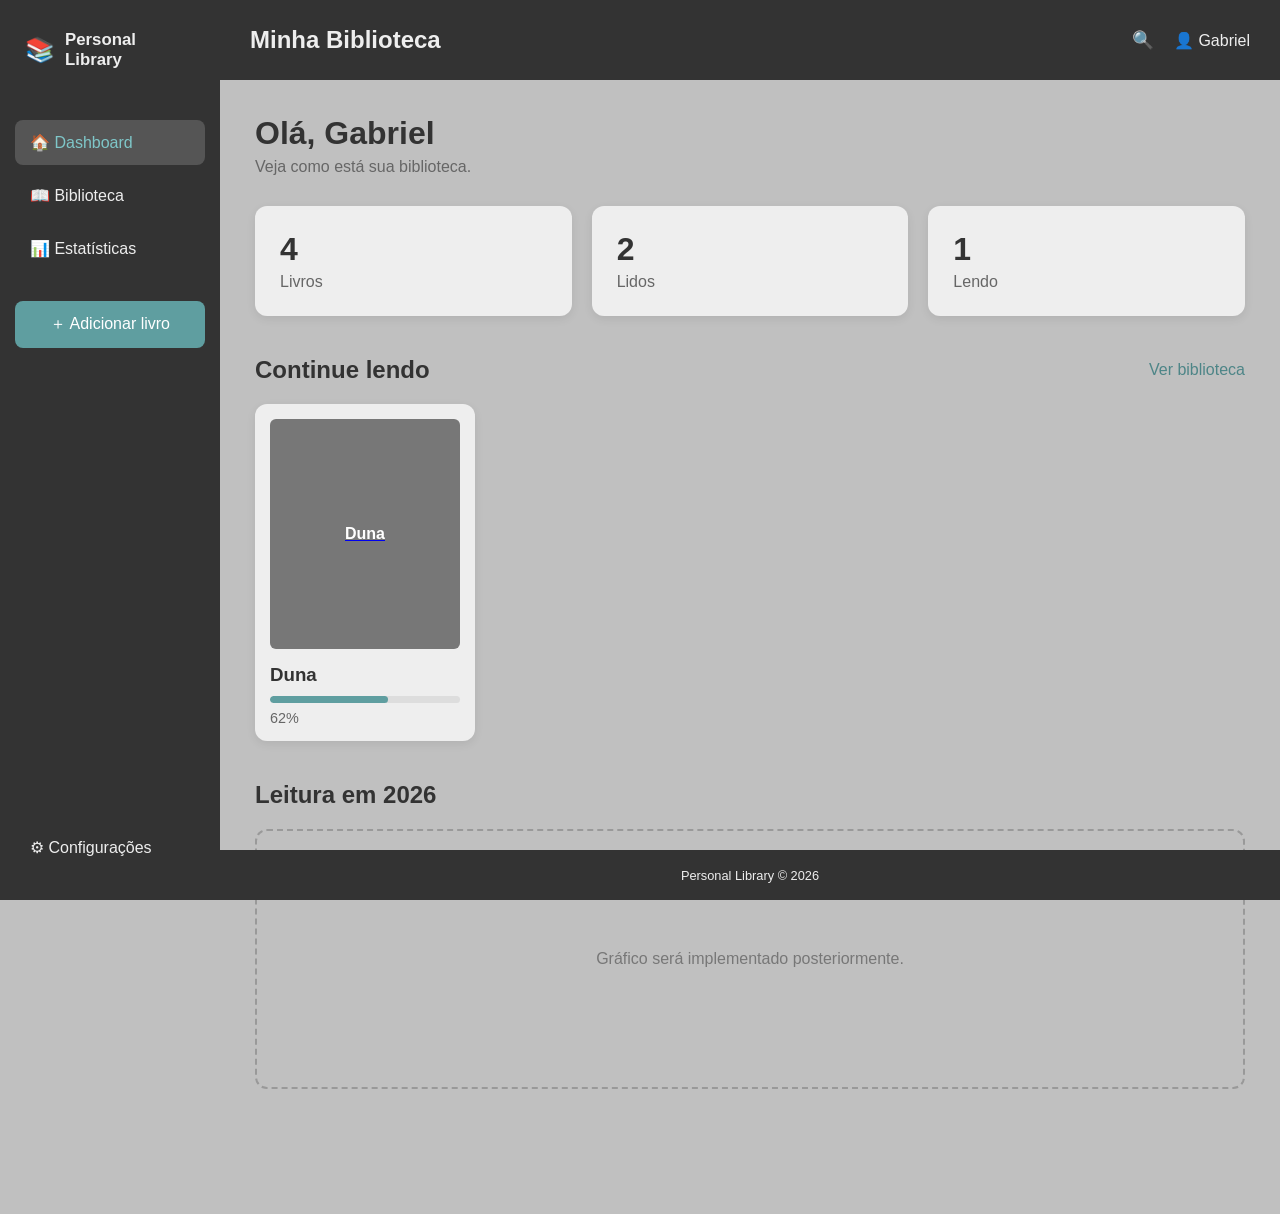
==== index.html @ ee7380ea "Estrutura principal do site Inclusão do Dashboard, livros em formato de objetos no JS, algumas estat" ====
<!DOCTYPE html>
<html lang="pt-BR">
<head>
    <meta charset="UTF-8">
    <meta name="viewport" content="width=device-width, initial-scale=1.0">
    <title>Personal Library - Dashboard</title>
    <link rel="stylesheet" href="css/style.css">
    <link rel="stylesheet" href="css/dashboard.css">
</head>
<body>
    <header class="header">
        <h1>Minha Biblioteca</h1>
        <div class="header-actions">
            <button type="button">🔍</button>
            <span>👤 Gabriel</span>
        </div>
    </header>

    <nav class="menu">
        <div class="menu-logo">
            <span>📚</span>
            <h2>Personal Library</h2>
        </div>

        <ul>
            <li><a class="active" href="index.html">🏠 Dashboard</a></li>
            <li><a href="pages/biblioteca.html">📖 Biblioteca</a></li>
            <li><a href="pages/estatisticas.html">📊 Estatísticas</a></li>
        </ul>

        <div class="menu-add">
            <button id="btnAdicionar" type="button">＋ Adicionar livro</button>
        </div>

        <div class="menu-settings">
            <a href="#">⚙ Configurações</a>
        </div>
    </nav>

    <main class="main">
        <section class="dashboard">
            <div class="dashboard-header">
                <h2>Olá, Gabriel</h2>
                <p>Veja como está sua biblioteca.</p>
            </div>

            <div class="stats-cards">
                <div class="stat-card">
                    <span id="totalLivros">0</span>
                    <p>Livros</p>
                </div>
                <div class="stat-card">
                    <span id="livrosLidos">0</span>
                    <p>Lidos</p>
                </div>
                <div class="stat-card">
                    <span id="livrosLendo">0</span>
                    <p>Lendo</p>
                </div>
            </div>

            <section class="continue-reading">
                <div class="section-title">
                    <h2>Continue lendo</h2>
                    <a href="pages/biblioteca.html">Ver biblioteca</a>
                </div>

                <div class="book-list" id="continueReading"></div>
            </section>

            <section class="reading-chart">
                <h2>Leitura em 2026</h2>
                <div class="chart-placeholder">
                    Gráfico será implementado posteriormente.
                </div>
            </section>
        </section>
    </main>

    <footer class="footer">
        <p>Personal Library &copy; 2026</p>
    </footer>

    <script src="js/dados.js"></script>
    <script src="js/script.js"></script>
</body>
</html>
---- css/style.css ----
* {
    margin: 0;
    padding: 0;
    box-sizing: border-box;
    font-family:'Segoe UI', Tahoma, Geneva, Verdana, sans-serif;
}

html {
    scroll-behavior: smooth;
}

body {
    min-height: 100vh;
    background-color: #c0c0c0;
    color: #333;
}

button,
input,
select,
textarea {
    font: inherit;
}

button,
a {
    -webkit-tap-highlight-color: transparent;
}

/* =========================
   HEADER
========================= */

.header {
    position: fixed;
    top: 0;
    left: 220px;
    width: calc(100% - 220px);
    height: 80px;
    display: flex;
    align-items: center;
    justify-content: space-between;
    padding: 0 30px;
    background-color: #333;
    color: #eee;
    z-index: 1000;
}

.header h1 {
    font-size: 1.5rem;
}

.header-actions {
    display: flex;
    align-items: center;
    gap: 20px;
}

.header-actions button {
    border: 0;
    background: transparent;
    color: #eee;
    cursor: pointer;
    font-size: 1.1rem;
}

/* =========================
   SIDEBAR
========================= */

.menu {
    position: fixed;
    top: 0;
    left: 0;
    width: 220px;
    height: 100vh;
    display: flex;
    flex-direction: column;
    padding: 30px 15px;
    background-color: #333;
    color: #eee;
    z-index: 1001;
}

.menu-logo {
    display: flex;
    align-items: center;
    gap: 10px;
    margin-bottom: 50px;
    padding: 0 10px;
}

.menu-logo span {
    font-size: 1.5rem;
}

.menu-logo h2 {
    font-size: 1.05rem;
}

.menu ul {
    display: flex;
    flex-direction: column;
    gap: 8px;
    list-style: none;
}

.menu a {
    display: block;
    padding: 13px 15px;
    border-radius: 8px;
    color: #eee;
    text-decoration: none;
    transition: 0.2s;
}

.menu a:hover,
.menu a.active {
    background-color: #555;
    color: #7fc7c9;
}

.menu-add {
    margin-top: 30px;
}

.menu-add button {
    width: 100%;
    padding: 13px;
    border: 0;
    border-radius: 8px;
    background-color: #5f9ea0;
    color: white;
    cursor: pointer;
    transition: 0.2s;
}

.menu-add button:hover {
    filter: brightness(1.1);
}

.menu-settings {
    margin-top: auto;
}

/* =========================
   MAIN
========================= */

.main {
    margin-left: 220px;
    padding-top: 80px;
    padding-bottom: 50px;
    min-height: 100vh;
}

/* =========================
   FOOTER
========================= */

.footer {
    position: fixed;
    bottom: 0;
    left: 220px;
    width: calc(100% - 220px);
    height: 50px;
    display: flex;
    align-items: center;
    justify-content: center;
    background-color: #333;
    color: #eee;
    z-index: 1000;
}

.footer p {
    font-size: 0.8rem;
}

/* =========================
   ELEMENTOS GERAIS
========================= */

.placeholder-cover {
    display: flex;
    align-items: center;
    justify-content: center;
    background: #777;
    color: white;
    font-weight: 700;
    text-align: center;
}

.primary-button,
.secondary-button,
.danger-button {
    border: 0;
    border-radius: 8px;
    padding: 11px 18px;
    cursor: pointer;
}

.primary-button {
    background: #5f9ea0;
    color: white;
}

.secondary-button {
    background: #ddd;
    color: #333;
}

.danger-button {
    background: #a94442;
    color: white;
}

.progress {
    width: 100%;
    height: 7px;
    overflow: hidden;
    border-radius: 10px;
    background: #ddd;
}

.progress-bar {
    height: 100%;
    border-radius: inherit;
    background: #5f9ea0;
}

.page-header {
    display: flex;
    align-items: center;
    justify-content: space-between;
    gap: 20px;
    margin-bottom: 30px;
}

.page-header h2 {
    font-size: 2rem;
}

.page-header p {
    margin-top: 5px;
    color: #666;
}

/* =========================
   RESPONSIVIDADE
========================= */

@media (max-width: 800px) {

    .menu {
        width: 100%;
        height: 65px;
        top: auto;
        bottom: 0;
        flex-direction: row;
        padding: 5px;
    }

    .menu-logo,
    .menu-add,
    .menu-settings {
        display: none;
    }

    .menu ul {
        width: 100%;
        flex-direction: row;
        justify-content: space-around;
        gap: 0;
    }

    .menu a {
        padding: 10px;
        font-size: 0.8rem;
        text-align: center;
    }

    .header {
        left: 0;
        width: 100%;
        height: 70px;
        padding: 0 15px;
    }

    .main {
        margin-left: 0;
        padding-top: 70px;
        padding-bottom: 70px;
    }

    .footer {
        display: none;
    }
}
---- css/dashboard.css ----
.dashboard {
    padding: 35px;
}

.dashboard-header {
    margin-bottom: 30px;
}

.dashboard-header h2 {
    font-size: 2rem;
}

.dashboard-header p {
    margin-top: 6px;
    color: #666;
}

/* CARDS */

.stats-cards {
    display: grid;
    grid-template-columns:
        repeat(3, 1fr);
    gap: 20px;
    margin-bottom: 40px;
}

.stat-card {
    padding: 25px;
    border-radius: 12px;
    background: #eee;
    box-shadow:
        0 3px 10px rgba(0, 0, 0, 0.08);
}

.stat-card span {
    display: block;
    font-size: 2rem;
    font-weight: 700;
}

.stat-card p {
    margin-top: 5px;
    color: #666;
}

/* CONTINUE LENDO */

.continue-reading,
.reading-chart {
    margin-bottom: 40px;
}

.section-title {
    display: flex;
    align-items: center;
    justify-content: space-between;
    margin-bottom: 20px;
}

.section-title a {
    color: #4d8587;
    text-decoration: none;
}

.book-list {
    display: grid;
    grid-template-columns:
        repeat(3, minmax(150px, 220px));
    gap: 20px;
}

.book-card {
    padding: 15px;
    border-radius: 12px;
    background: #eee;
    box-shadow:
        0 3px 10px rgba(0, 0, 0, 0.08);
}

.book-cover {

    width: 100%;
    height: 230px;
    margin-bottom: 15px;
    border-radius: 6px;
}

.book-card h3 {
    margin-bottom: 10px;
}

.book-card > span {

    display: block;
    margin-top: 7px;
    font-size: 0.9rem;
    color: #666;
}

/* GRÁFICO */

.chart-placeholder {

    height: 260px;
    margin-top: 20px;
    display: flex;
    align-items: center;
    justify-content: center;
    border: 2px dashed #999;
    border-radius: 12px;
    color: #777;
}

@media (max-width: 800px) {
    .dashboard {
        padding: 20px;
    }

    .stats-cards {
        grid-template-columns: 1fr;
    }

    .book-list {
        grid-template-columns: repeat(2, 1fr);
    }
}
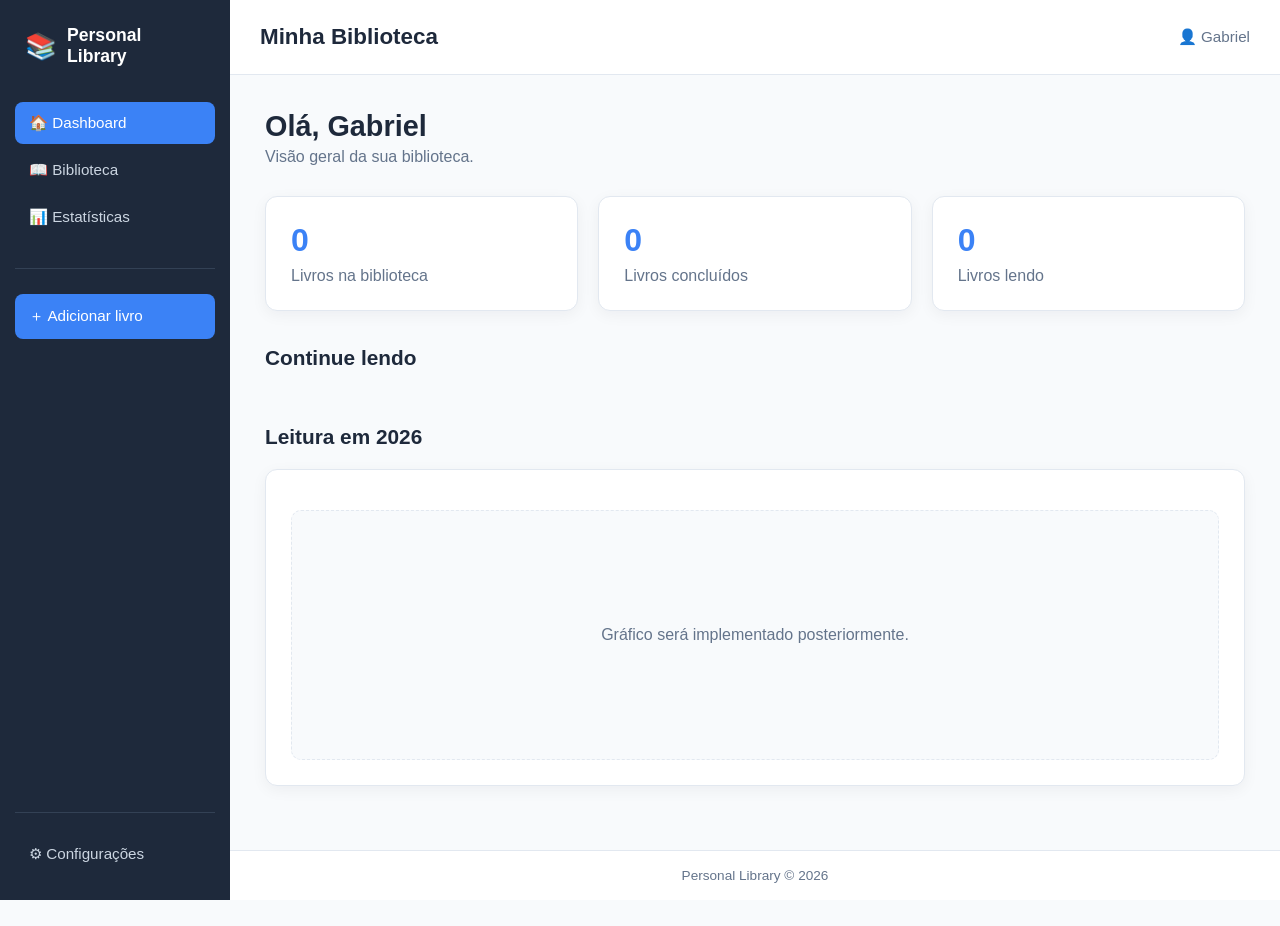
==== commit 3c9a3409: "Várias mudanças Visualização, lógica e estrutura" ====
--- a/index.html
+++ b/index.html
@@ -8,10 +8,11 @@
     <link rel="stylesheet" href="css/dashboard.css">
 </head>
 <body>
+
     <header class="header">
         <h1>Minha Biblioteca</h1>
+
         <div class="header-actions">
-            <button type="button">🔍</button>
             <span>👤 Gabriel</span>
         </div>
     </header>
@@ -23,65 +24,103 @@
         </div>
 
         <ul>
-            <li><a class="active" href="index.html">🏠 Dashboard</a></li>
-            <li><a href="pages/biblioteca.html">📖 Biblioteca</a></li>
-            <li><a href="pages/estatisticas.html">📊 Estatísticas</a></li>
+            <li>
+                <a class="active" href="index.html">
+                    🏠 Dashboard
+                </a>
+            </li>
+
+            <li>
+                <a href="pages/biblioteca.html">
+                    📖 Biblioteca
+                </a>
+            </li>
+
+            <li>
+                <a href="pages/estatisticas.html">
+                    📊 Estatísticas
+                </a>
+            </li>
         </ul>
 
         <div class="menu-add">
-            <button id="btnAdicionar" type="button">＋ Adicionar livro</button>
+            <a href="pages/biblioteca.html?adicionar=true">
+                ＋ Adicionar livro
+            </a>
         </div>
 
         <div class="menu-settings">
-            <a href="#">⚙ Configurações</a>
+            <a href="#">
+                ⚙ Configurações
+            </a>
         </div>
     </nav>
 
     <main class="main">
         <section class="dashboard">
-            <div class="dashboard-header">
-                <h2>Olá, Gabriel</h2>
-                <p>Veja como está sua biblioteca.</p>
-            </div>
 
-            <div class="stats-cards">
-                <div class="stat-card">
-                    <span id="totalLivros">0</span>
-                    <p>Livros</p>
-                </div>
-                <div class="stat-card">
-                    <span id="livrosLidos">0</span>
-                    <p>Lidos</p>
-                </div>
-                <div class="stat-card">
-                    <span id="livrosLendo">0</span>
-                    <p>Lendo</p>
+            <div class="page-header">
+                <div>
+                    <h2>Olá, Gabriel</h2>
+                    <p>Visão geral da sua biblioteca.</p>
                 </div>
             </div>
 
-            <section class="continue-reading">
-                <div class="section-title">
-                    <h2>Continue lendo</h2>
-                    <a href="pages/biblioteca.html">Ver biblioteca</a>
+            <div class="dashboard-cards">
+
+                <div class="dashboard-card card">
+                    <span id="totalLivros">0</span>
+                    <p>Livros na biblioteca</p>
                 </div>
 
-                <div class="book-list" id="continueReading"></div>
+                <div class="dashboard-card card">
+                    <span id="totalLidos">0</span>
+                    <p>Livros concluídos</p>
+                </div>
+
+                <div class="dashboard-card card">
+                    <span id="totalLendo">0</span>
+                    <p>Livros lendo</p>
+                </div>
+
+            </div>
+
+            <section class="dashboard-section">
+
+                <h2>Continue lendo</h2>
+
+                <div
+                    class="reading-grid"
+                    id="continueReading"
+                ></div>
+
             </section>
 
-            <section class="reading-chart">
+            <section class="dashboard-section">
+
                 <h2>Leitura em 2026</h2>
-                <div class="chart-placeholder">
-                    Gráfico será implementado posteriormente.
+
+                <div class="chart-card card">
+
+                    <div
+                        class="chart-placeholder"
+                        id="readingChart"
+                    >
+                        Gráfico será implementado posteriormente.
+                    </div>
+
                 </div>
+
             </section>
+
         </section>
     </main>
 
     <footer class="footer">
-        <p>Personal Library &copy; 2026</p>
+        <p>
+            Personal Library &copy; 2026
+        </p>
     </footer>
 
-    <script src="js/dados.js"></script>
-    <script src="js/script.js"></script>
 </body>
 </html>
--- a/css/style.css
+++ b/css/style.css
@@ -2,7 +2,22 @@
     margin: 0;
     padding: 0;
     box-sizing: border-box;
-    font-family:'Segoe UI', Tahoma, Geneva, Verdana, sans-serif;
+    font-family: "Segoe UI", Tahoma, Geneva, Verdana, sans-serif;
+}
+
+:root {
+    --background: #f8fafc;
+    --surface: #ffffff;
+    --sidebar: #1e293b;
+    --sidebar-hover: #334155;
+    --primary: #3b82f6;
+    --primary-hover: #2563eb;
+    --text: #1e293b;
+    --text-secondary: #64748b;
+    --border: #e2e8f0;
+    --danger: #ef4444;
+    --danger-hover: #dc2626;
+    --radius: 10px;
 }
 
 html {
@@ -11,8 +26,8 @@
 
 body {
     min-height: 100vh;
-    background-color: #c0c0c0;
-    color: #333;
+    background: var(--background);
+    color: var(--text);
 }
 
 button,
@@ -22,210 +37,212 @@
     font: inherit;
 }
 
-button,
-a {
-    -webkit-tap-highlight-color: transparent;
-}
-
-/* =========================
-   HEADER
-========================= */
+button {
+    cursor: pointer;
+}
 
 .header {
     position: fixed;
     top: 0;
-    left: 220px;
-    width: calc(100% - 220px);
-    height: 80px;
+    left: 230px;
+    right: 0;
+    height: 75px;
     display: flex;
     align-items: center;
     justify-content: space-between;
     padding: 0 30px;
-    background-color: #333;
-    color: #eee;
+    border-bottom: 1px solid var(--border);
+    background: var(--surface);
     z-index: 1000;
 }
 
 .header h1 {
-    font-size: 1.5rem;
+    color: var(--text);
+    font-size: 1.4rem;
+    font-weight: 600;
 }
 
 .header-actions {
     display: flex;
     align-items: center;
-    gap: 20px;
-}
-
-.header-actions button {
-    border: 0;
-    background: transparent;
-    color: #eee;
-    cursor: pointer;
-    font-size: 1.1rem;
-}
-
-/* =========================
-   SIDEBAR
-========================= */
+    gap: 15px;
+    color: var(--text-secondary);
+    font-size: 0.95rem;
+}
 
 .menu {
     position: fixed;
     top: 0;
     left: 0;
-    width: 220px;
+    width: 230px;
     height: 100vh;
     display: flex;
     flex-direction: column;
-    padding: 30px 15px;
-    background-color: #333;
-    color: #eee;
-    z-index: 1001;
+    padding: 25px 15px;
+    background: var(--sidebar);
+    color: #fff;
+    z-index: 1100;
 }
 
 .menu-logo {
     display: flex;
     align-items: center;
     gap: 10px;
-    margin-bottom: 50px;
     padding: 0 10px;
+    margin-bottom: 35px;
 }
 
 .menu-logo span {
-    font-size: 1.5rem;
+    font-size: 1.6rem;
 }
 
 .menu-logo h2 {
-    font-size: 1.05rem;
+    font-size: 1.1rem;
+    font-weight: 600;
 }
 
 .menu ul {
     display: flex;
     flex-direction: column;
-    gap: 8px;
+    gap: 5px;
     list-style: none;
 }
 
-.menu a {
-    display: block;
-    padding: 13px 15px;
+.menu li {
+    width: 100%;
+}
+
+.menu a,
+.menu button {
+    width: 100%;
+    display: flex;
+    align-items: center;
+    gap: 10px;
+    padding: 12px 14px;
+    border: none;
     border-radius: 8px;
-    color: #eee;
+    background: transparent;
+    color: #cbd5e1;
     text-decoration: none;
+    text-align: left;
+    font-size: 0.95rem;
     transition: 0.2s;
 }
 
 .menu a:hover,
+.menu button:hover {
+    background: var(--sidebar-hover);
+    color: #fff;
+}
+
 .menu a.active {
-    background-color: #555;
-    color: #7fc7c9;
+    background: var(--primary);
+    color: #fff;
+}
+
+.menu-add a,
+.menu-add button {
+    background: var(--primary);
+    color: #fff;
+}
+
+.menu-add a:hover,
+.menu-add button:hover {
+    background: var(--primary-hover);
+    color: #fff;
+}
+
+.menu a:hover,
+.menu button:hover {
+    background: var(--sidebar-hover);
+    color: #fff;
+}
+
+.menu a.active {
+    background: var(--primary);
+    color: #fff;
 }
 
 .menu-add {
     margin-top: 30px;
-}
-
-.menu-add button {
-    width: 100%;
-    padding: 13px;
-    border: 0;
-    border-radius: 8px;
-    background-color: #5f9ea0;
-    color: white;
-    cursor: pointer;
-    transition: 0.2s;
-}
-
-.menu-add button:hover {
-    filter: brightness(1.1);
+    padding-top: 25px;
+    border-top: 1px solid #334155;
 }
 
 .menu-settings {
     margin-top: auto;
-}
-
-/* =========================
-   MAIN
-========================= */
+    padding-top: 20px;
+    border-top: 1px solid #334155;
+}
 
 .main {
-    margin-left: 220px;
-    padding-top: 80px;
-    padding-bottom: 50px;
-    min-height: 100vh;
-}
-
-/* =========================
-   FOOTER
-========================= */
+    min-height: calc(100vh - 60px);
+    margin-left: 230px;
+    padding-top: 75px;
+    padding-bottom: 70px;
+}
 
 .footer {
     position: fixed;
+    right: 0;
     bottom: 0;
-    left: 220px;
-    width: calc(100% - 220px);
+    left: 230px;
     height: 50px;
     display: flex;
     align-items: center;
     justify-content: center;
-    background-color: #333;
-    color: #eee;
-    z-index: 1000;
-}
-
-.footer p {
-    font-size: 0.8rem;
-}
-
-/* =========================
-   ELEMENTOS GERAIS
-========================= */
-
-.placeholder-cover {
-    display: flex;
-    align-items: center;
-    justify-content: center;
-    background: #777;
-    color: white;
-    font-weight: 700;
-    text-align: center;
-}
-
-.primary-button,
-.secondary-button,
+    border-top: 1px solid var(--border);
+    background: var(--surface);
+    color: var(--text-secondary);
+    font-size: 0.85rem;
+    z-index: 900;
+}
+
+button {
+    border: none;
+}
+
+.primary-button {
+    padding: 10px 16px;
+    border-radius: var(--radius);
+    background: var(--primary);
+    color: #fff;
+    transition: 0.2s;
+}
+
+.primary-button:hover {
+    background: var(--primary-hover);
+}
+
+.secondary-button {
+    padding: 10px 16px;
+    border-radius: var(--radius);
+    background: #e2e8f0;
+    color: var(--text);
+    transition: 0.2s;
+}
+
+.secondary-button:hover {
+    background: #cbd5e1;
+}
+
 .danger-button {
-    border: 0;
-    border-radius: 8px;
-    padding: 11px 18px;
-    cursor: pointer;
-}
-
-.primary-button {
-    background: #5f9ea0;
-    color: white;
-}
-
-.secondary-button {
-    background: #ddd;
-    color: #333;
-}
-
-.danger-button {
-    background: #a94442;
-    color: white;
-}
-
-.progress {
-    width: 100%;
-    height: 7px;
-    overflow: hidden;
-    border-radius: 10px;
-    background: #ddd;
-}
-
-.progress-bar {
-    height: 100%;
-    border-radius: inherit;
-    background: #5f9ea0;
+    padding: 10px 16px;
+    border-radius: var(--radius);
+    background: #fee2e2;
+    color: #b91c1c;
+    transition: 0.2s;
+}
+
+.danger-button:hover {
+    background: #fecaca;
+}
+
+.card {
+    border: 1px solid var(--border);
+    border-radius: 12px;
+    background: var(--surface);
+    box-shadow: 0 4px 15px rgba(15, 23, 42, 0.05);
 }
 
 .page-header {
@@ -237,27 +254,52 @@
 }
 
 .page-header h2 {
-    font-size: 2rem;
+    margin-bottom: 5px;
+    color: var(--text);
+    font-size: 1.8rem;
 }
 
 .page-header p {
-    margin-top: 5px;
-    color: #666;
-}
-
-/* =========================
-   RESPONSIVIDADE
-========================= */
+    color: var(--text-secondary);
+}
+
+input,
+select,
+textarea {
+    border: 1px solid #cbd5e1;
+    border-radius: 8px;
+    outline: none;
+    background: var(--surface);
+    color: var(--text);
+}
+
+input:focus,
+select:focus,
+textarea:focus {
+    border-color: var(--primary);
+    box-shadow: 0 0 0 3px rgba(59, 130, 246, 0.1);
+}
 
 @media (max-width: 800px) {
+    .header {
+        left: 0;
+        padding: 0 20px;
+    }
+
+    .header h1 {
+        font-size: 1.2rem;
+    }
 
     .menu {
+        top: auto;
+        right: 0;
+        bottom: 0;
         width: 100%;
         height: 65px;
-        top: auto;
-        bottom: 0;
         flex-direction: row;
-        padding: 5px;
+        align-items: center;
+        justify-content: center;
+        padding: 5px 10px;
     }
 
     .menu-logo,
@@ -270,29 +312,39 @@
         width: 100%;
         flex-direction: row;
         justify-content: space-around;
-        gap: 0;
-    }
-
-    .menu a {
+        gap: 5px;
+    }
+
+    .menu li {
+        width: auto;
+    }
+
+    .menu a,
+    .menu button {
+        width: auto;
+        justify-content: center;
         padding: 10px;
         font-size: 0.8rem;
-        text-align: center;
-    }
-
-    .header {
-        left: 0;
-        width: 100%;
-        height: 70px;
-        padding: 0 15px;
     }
 
     .main {
         margin-left: 0;
-        padding-top: 70px;
-        padding-bottom: 70px;
+        padding-bottom: 85px;
     }
 
     .footer {
         display: none;
     }
+}
+
+@media (max-width: 500px) {
+    .header-actions {
+        display: none;
+    }
+
+    .menu a,
+    .menu button {
+        padding: 8px;
+        font-size: 0.7rem;
+    }
 }
--- a/css/dashboard.css
+++ b/css/dashboard.css
@@ -2,126 +2,137 @@
     padding: 35px;
 }
 
-.dashboard-header {
+.dashboard .page-header {
     margin-bottom: 30px;
 }
 
-.dashboard-header h2 {
-    font-size: 2rem;
+.dashboard-cards {
+    display: grid;
+    grid-template-columns: repeat(3, 1fr);
+    gap: 20px;
+    margin-bottom: 35px;
 }
 
-.dashboard-header p {
-    margin-top: 6px;
-    color: #666;
+.dashboard-card {
+    padding: 25px;
 }
 
-/* CARDS */
-
-.stats-cards {
-    display: grid;
-    grid-template-columns:
-        repeat(3, 1fr);
-    gap: 20px;
-    margin-bottom: 40px;
-}
-
-.stat-card {
-    padding: 25px;
-    border-radius: 12px;
-    background: #eee;
-    box-shadow:
-        0 3px 10px rgba(0, 0, 0, 0.08);
-}
-
-.stat-card span {
+.dashboard-card span {
     display: block;
+    margin-bottom: 8px;
+    color: var(--primary);
     font-size: 2rem;
     font-weight: 700;
 }
 
-.stat-card p {
-    margin-top: 5px;
-    color: #666;
+.dashboard-card p {
+    color: var(--text-secondary);
 }
 
-/* CONTINUE LENDO */
-
-.continue-reading,
-.reading-chart {
-    margin-bottom: 40px;
+.dashboard-section {
+    margin-bottom: 35px;
 }
 
-.section-title {
-    display: flex;
-    align-items: center;
-    justify-content: space-between;
+.dashboard-section h2 {
     margin-bottom: 20px;
+    font-size: 1.3rem;
 }
 
-.section-title a {
-    color: #4d8587;
-    text-decoration: none;
-}
-
-.book-list {
+.reading-grid {
     display: grid;
-    grid-template-columns:
-        repeat(3, minmax(150px, 220px));
+    grid-template-columns: repeat(4, 1fr);
     gap: 20px;
 }
 
-.book-card {
-    padding: 15px;
-    border-radius: 12px;
-    background: #eee;
-    box-shadow:
-        0 3px 10px rgba(0, 0, 0, 0.08);
+.reading-card {
+    overflow: hidden;
 }
 
-.book-cover {
-
+.reading-card .book-cover {
     width: 100%;
     height: 230px;
-    margin-bottom: 15px;
-    border-radius: 6px;
-}
-
-.book-card h3 {
-    margin-bottom: 10px;
-}
-
-.book-card > span {
-
-    display: block;
-    margin-top: 7px;
-    font-size: 0.9rem;
-    color: #666;
-}
-
-/* GRÁFICO */
-
-.chart-placeholder {
-
-    height: 260px;
-    margin-top: 20px;
     display: flex;
     align-items: center;
     justify-content: center;
-    border: 2px dashed #999;
-    border-radius: 12px;
-    color: #777;
+    padding: 15px;
+    background: #e2e8f0;
+    color: var(--text-secondary);
+    text-align: center;
 }
 
-@media (max-width: 800px) {
+.reading-card-content {
+    padding: 15px;
+}
+
+.reading-card h3 {
+    margin-bottom: 5px;
+    font-size: 1rem;
+}
+
+.reading-card p {
+    margin-bottom: 10px;
+    color: var(--text-secondary);
+    font-size: 0.9rem;
+}
+
+.progress-bar {
+    width: 100%;
+    height: 8px;
+    overflow: hidden;
+    border-radius: 10px;
+    background: #e2e8f0;
+}
+
+.progress-fill {
+    height: 100%;
+    border-radius: inherit;
+    background: var(--primary);
+}
+
+.progress-info {
+    display: flex;
+    justify-content: space-between;
+    margin-top: 7px;
+    color: var(--text-secondary);
+    font-size: 0.8rem;
+}
+
+.chart-card {
+    padding: 25px;
+}
+
+.chart-placeholder {
+    min-height: 250px;
+    display: flex;
+    align-items: center;
+    justify-content: center;
+    margin-top: 15px;
+    border: 1px dashed var(--border);
+    border-radius: var(--radius);
+    background: #f8fafc;
+    color: var(--text-secondary);
+}
+
+@media (max-width: 1000px) {
+    .dashboard-cards {
+        grid-template-columns: repeat(2, 1fr);
+    }
+
+    .reading-grid {
+        grid-template-columns: repeat(2, 1fr);
+    }
+}
+
+@media (max-width: 600px) {
     .dashboard {
         padding: 20px;
     }
 
-    .stats-cards {
+    .dashboard-cards {
         grid-template-columns: 1fr;
     }
 
-    .book-list {
-        grid-template-columns: repeat(2, 1fr);
+    .reading-grid {
+        grid-template-columns: 1fr;
     }
 }
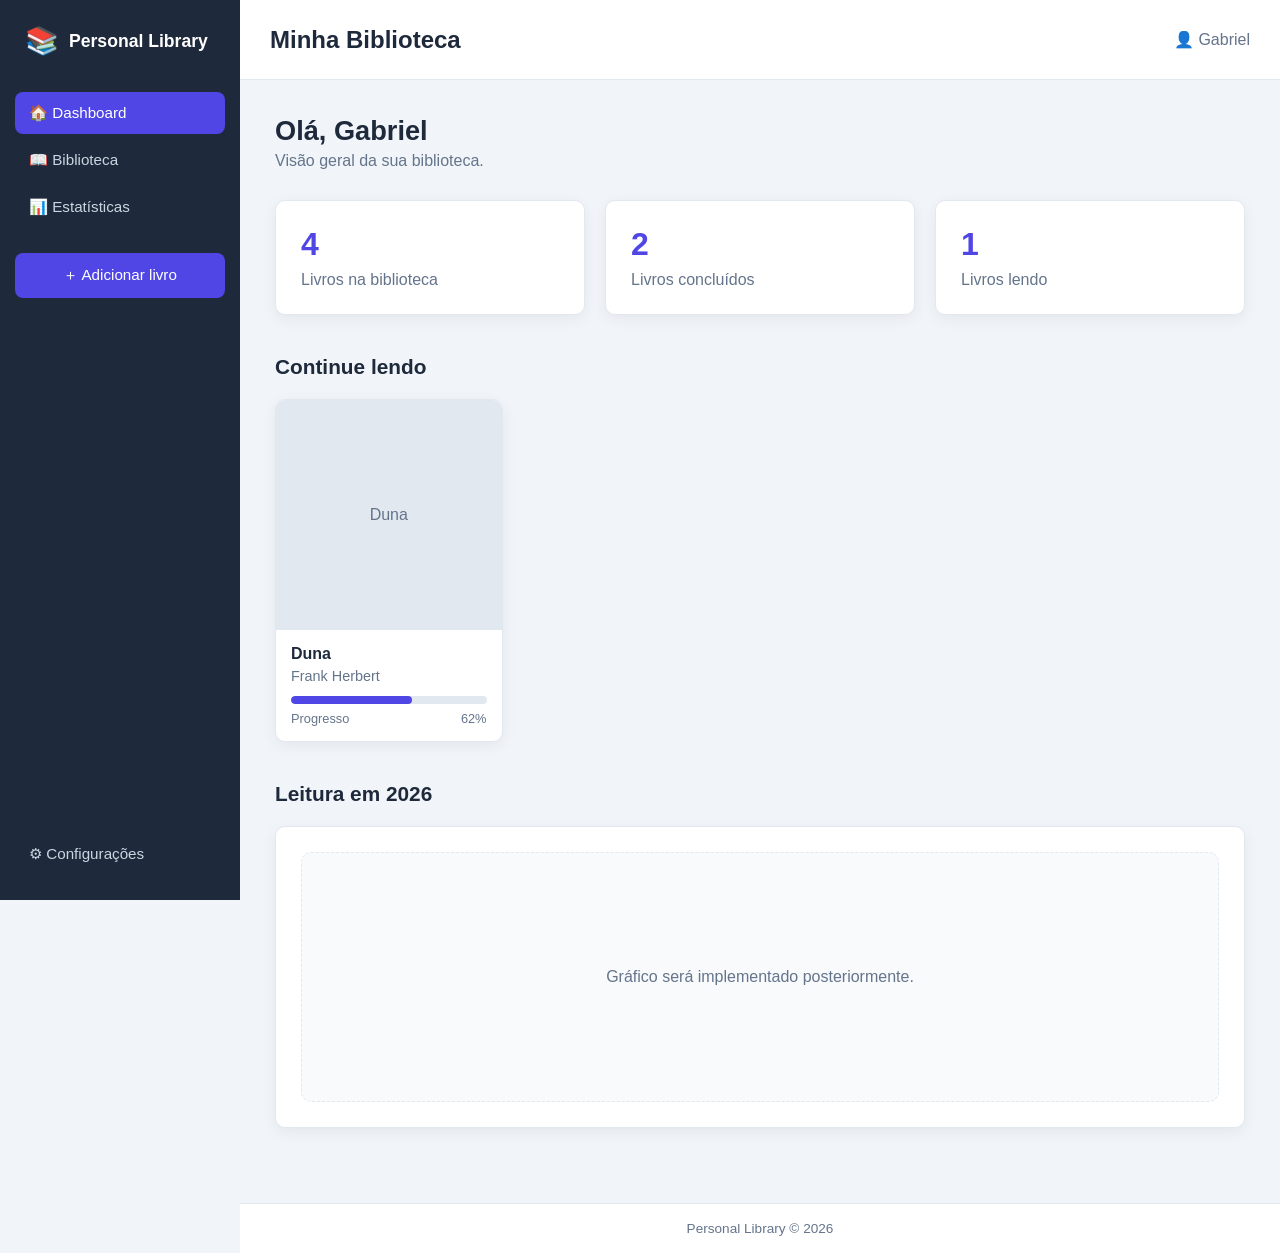
==== commit 4959934c: "Mudanças no visual, dashboard Visual melhorada, dashboard atualizada" ====
--- a/index.html
+++ b/index.html
@@ -8,10 +8,8 @@
     <link rel="stylesheet" href="css/dashboard.css">
 </head>
 <body>
-
     <header class="header">
         <h1>Minha Biblioteca</h1>
-
         <div class="header-actions">
             <span>👤 Gabriel</span>
         </div>
@@ -29,13 +27,11 @@
                     🏠 Dashboard
                 </a>
             </li>
-
             <li>
                 <a href="pages/biblioteca.html">
                     📖 Biblioteca
                 </a>
             </li>
-
             <li>
                 <a href="pages/estatisticas.html">
                     📊 Estatísticas
@@ -58,7 +54,6 @@
 
     <main class="main">
         <section class="dashboard">
-
             <div class="page-header">
                 <div>
                     <h2>Olá, Gabriel</h2>
@@ -67,7 +62,6 @@
             </div>
 
             <div class="dashboard-cards">
-
                 <div class="dashboard-card card">
                     <span id="totalLivros">0</span>
                     <p>Livros na biblioteca</p>
@@ -82,45 +76,30 @@
                     <span id="totalLendo">0</span>
                     <p>Livros lendo</p>
                 </div>
-
             </div>
 
             <section class="dashboard-section">
-
                 <h2>Continue lendo</h2>
-
-                <div
-                    class="reading-grid"
-                    id="continueReading"
-                ></div>
-
+                <div class="reading-grid" id="continueReading"></div>
             </section>
 
             <section class="dashboard-section">
-
                 <h2>Leitura em 2026</h2>
 
                 <div class="chart-card card">
-
-                    <div
-                        class="chart-placeholder"
-                        id="readingChart"
-                    >
+                    <div class="chart-placeholder">
                         Gráfico será implementado posteriormente.
                     </div>
-
                 </div>
-
             </section>
-
         </section>
     </main>
 
     <footer class="footer">
-        <p>
-            Personal Library &copy; 2026
-        </p>
+        <p>Personal Library &copy; 2026</p>
     </footer>
 
+    <script src="js/dados.js"></script>
+    <script src="js/dashboard.js"></script>
 </body>
 </html>
--- a/css/style.css
+++ b/css/style.css
@@ -1,3 +1,18 @@
+:root {
+    --primary: #4f46e5;
+    --primary-hover: #4338ca;
+    --background: #f1f5f9;
+    --surface: #ffffff;
+    --sidebar: #1e293b;
+    --sidebar-hover: #334155;
+    --text: #1e293b;
+    --text-secondary: #64748b;
+    --border: #e2e8f0;
+    --danger: #dc2626;
+    --radius: 10px;
+    --shadow: 0 4px 15px rgba(0, 0, 0, 0.06);
+}
+
 * {
     margin: 0;
     padding: 0;
@@ -5,21 +20,6 @@
     font-family: "Segoe UI", Tahoma, Geneva, Verdana, sans-serif;
 }
 
-:root {
-    --background: #f8fafc;
-    --surface: #ffffff;
-    --sidebar: #1e293b;
-    --sidebar-hover: #334155;
-    --primary: #3b82f6;
-    --primary-hover: #2563eb;
-    --text: #1e293b;
-    --text-secondary: #64748b;
-    --border: #e2e8f0;
-    --danger: #ef4444;
-    --danger-hover: #dc2626;
-    --radius: 10px;
-}
-
 html {
     scroll-behavior: smooth;
 }
@@ -30,35 +30,25 @@
     color: var(--text);
 }
 
-button,
-input,
-select,
-textarea {
-    font: inherit;
-}
-
-button {
-    cursor: pointer;
-}
+/* HEADER */
 
 .header {
     position: fixed;
     top: 0;
-    left: 230px;
-    right: 0;
-    height: 75px;
+    left: 240px;
+    width: calc(100% - 240px);
+    height: 80px;
     display: flex;
     align-items: center;
     justify-content: space-between;
     padding: 0 30px;
+    background: var(--surface);
     border-bottom: 1px solid var(--border);
-    background: var(--surface);
     z-index: 1000;
 }
 
 .header h1 {
-    color: var(--text);
-    font-size: 1.4rem;
+    font-size: 1.5rem;
     font-weight: 600;
 }
 
@@ -67,14 +57,15 @@
     align-items: center;
     gap: 15px;
     color: var(--text-secondary);
-    font-size: 0.95rem;
-}
+}
+
+/* SIDEBAR */
 
 .menu {
     position: fixed;
     top: 0;
     left: 0;
-    width: 230px;
+    width: 240px;
     height: 100vh;
     display: flex;
     flex-direction: column;
@@ -93,7 +84,7 @@
 }
 
 .menu-logo span {
-    font-size: 1.6rem;
+    font-size: 1.7rem;
 }
 
 .menu-logo h2 {
@@ -126,7 +117,8 @@
     text-decoration: none;
     text-align: left;
     font-size: 0.95rem;
-    transition: 0.2s;
+    cursor: pointer;
+    transition: background 0.2s, color 0.2s, transform 0.2s;
 }
 
 .menu a:hover,
@@ -140,8 +132,13 @@
     color: #fff;
 }
 
+.menu-add {
+    margin-top: 25px;
+}
+
 .menu-add a,
 .menu-add button {
+    justify-content: center;
     background: var(--primary);
     color: #fff;
 }
@@ -150,100 +147,22 @@
 .menu-add button:hover {
     background: var(--primary-hover);
     color: #fff;
-}
-
-.menu a:hover,
-.menu button:hover {
-    background: var(--sidebar-hover);
-    color: #fff;
-}
-
-.menu a.active {
-    background: var(--primary);
-    color: #fff;
-}
-
-.menu-add {
-    margin-top: 30px;
-    padding-top: 25px;
-    border-top: 1px solid #334155;
+    transform: translateY(-1px);
 }
 
 .menu-settings {
     margin-top: auto;
-    padding-top: 20px;
-    border-top: 1px solid #334155;
-}
+}
+
+/* CONTEÚDO */
 
 .main {
-    min-height: calc(100vh - 60px);
-    margin-left: 230px;
-    padding-top: 75px;
-    padding-bottom: 70px;
-}
-
-.footer {
-    position: fixed;
-    right: 0;
-    bottom: 0;
-    left: 230px;
-    height: 50px;
-    display: flex;
-    align-items: center;
-    justify-content: center;
-    border-top: 1px solid var(--border);
-    background: var(--surface);
-    color: var(--text-secondary);
-    font-size: 0.85rem;
-    z-index: 900;
-}
-
-button {
-    border: none;
-}
-
-.primary-button {
-    padding: 10px 16px;
-    border-radius: var(--radius);
-    background: var(--primary);
-    color: #fff;
-    transition: 0.2s;
-}
-
-.primary-button:hover {
-    background: var(--primary-hover);
-}
-
-.secondary-button {
-    padding: 10px 16px;
-    border-radius: var(--radius);
-    background: #e2e8f0;
-    color: var(--text);
-    transition: 0.2s;
-}
-
-.secondary-button:hover {
-    background: #cbd5e1;
-}
-
-.danger-button {
-    padding: 10px 16px;
-    border-radius: var(--radius);
-    background: #fee2e2;
-    color: #b91c1c;
-    transition: 0.2s;
-}
-
-.danger-button:hover {
-    background: #fecaca;
-}
-
-.card {
-    border: 1px solid var(--border);
-    border-radius: 12px;
-    background: var(--surface);
-    box-shadow: 0 4px 15px rgba(15, 23, 42, 0.05);
-}
+    min-height: calc(100vh - 80px);
+    margin-left: 240px;
+    padding-top: 80px;
+}
+
+/* CABEÇALHOS DAS PÁGINAS */
 
 .page-header {
     display: flex;
@@ -255,50 +174,130 @@
 
 .page-header h2 {
     margin-bottom: 5px;
-    color: var(--text);
-    font-size: 1.8rem;
+    font-size: 1.7rem;
 }
 
 .page-header p {
     color: var(--text-secondary);
 }
+
+/* CARDS */
+
+.card {
+    background: var(--surface);
+    border: 1px solid var(--border);
+    border-radius: var(--radius);
+    box-shadow: var(--shadow);
+}
+
+/* BOTÕES */
+
+button {
+    font-family: inherit;
+}
+
+button,
+.primary-button {
+    border: none;
+    border-radius: 8px;
+    padding: 11px 16px;
+    background: var(--primary);
+    color: #fff;
+    font-size: 0.95rem;
+    cursor: pointer;
+    transition: background 0.2s, transform 0.2s;
+}
+
+button:hover,
+.primary-button:hover {
+    background: var(--primary-hover);
+    transform: translateY(-1px);
+}
+
+button:active,
+.primary-button:active {
+    transform: translateY(0);
+}
+
+/* FORMULÁRIOS */
 
 input,
 select,
 textarea {
-    border: 1px solid #cbd5e1;
+    font-family: inherit;
+}
+
+input,
+select,
+textarea {
+    border: 1px solid var(--border);
     border-radius: 8px;
-    outline: none;
     background: var(--surface);
     color: var(--text);
+    outline: none;
+    transition: border-color 0.2s, box-shadow 0.2s;
 }
 
 input:focus,
 select:focus,
 textarea:focus {
     border-color: var(--primary);
-    box-shadow: 0 0 0 3px rgba(59, 130, 246, 0.1);
-}
-
-@media (max-width: 800px) {
+    box-shadow: 0 0 0 3px rgba(79, 70, 229, 0.12);
+}
+
+/* FOOTER */
+
+.footer {
+    margin-left: 240px;
+    min-height: 50px;
+    display: flex;
+    align-items: center;
+    justify-content: center;
+    padding: 15px 25px;
+    background: var(--surface);
+    border-top: 1px solid var(--border);
+    color: var(--text-secondary);
+    font-size: 0.85rem;
+}
+
+/* MENSAGENS */
+
+.empty-message {
+    grid-column: 1 / -1;
+    padding: 50px 20px;
+    text-align: center;
+    color: var(--text-secondary);
+}
+
+/* RESPONSIVIDADE */
+
+@media (max-width: 900px) {
+    .menu {
+        width: 200px;
+    }
+
     .header {
-        left: 0;
-        padding: 0 20px;
-    }
-
-    .header h1 {
-        font-size: 1.2rem;
-    }
-
+        left: 200px;
+        width: calc(100% - 200px);
+    }
+
+    .main {
+        margin-left: 200px;
+    }
+
+    .footer {
+        margin-left: 200px;
+    }
+}
+
+@media (max-width: 600px) {
     .menu {
         top: auto;
-        right: 0;
         bottom: 0;
         width: 100%;
         height: 65px;
         flex-direction: row;
         align-items: center;
-        justify-content: center;
         padding: 5px 10px;
     }
 
@@ -319,32 +318,35 @@
         width: auto;
     }
 
-    .menu a,
-    .menu button {
-        width: auto;
+    .menu a {
         justify-content: center;
         padding: 10px;
         font-size: 0.8rem;
     }
 
+    .header {
+        left: 0;
+        width: 100%;
+        height: 70px;
+        padding: 0 20px;
+    }
+
+    .header h1 {
+        font-size: 1.2rem;
+    }
+
     .main {
         margin-left: 0;
-        padding-bottom: 85px;
+        padding-top: 70px;
+        padding-bottom: 65px;
     }
 
     .footer {
         display: none;
     }
-}
-
-@media (max-width: 500px) {
-    .header-actions {
-        display: none;
-    }
-
-    .menu a,
-    .menu button {
-        padding: 8px;
-        font-size: 0.7rem;
+
+    .page-header {
+        align-items: flex-start;
+        flex-direction: column;
     }
 }
--- a/css/dashboard.css
+++ b/css/dashboard.css
@@ -1,16 +1,12 @@
 .dashboard {
     padding: 35px;
-}
-
-.dashboard .page-header {
-    margin-bottom: 30px;
 }
 
 .dashboard-cards {
     display: grid;
     grid-template-columns: repeat(3, 1fr);
     gap: 20px;
-    margin-bottom: 35px;
+    margin-bottom: 40px;
 }
 
 .dashboard-card {
@@ -30,7 +26,7 @@
 }
 
 .dashboard-section {
-    margin-bottom: 35px;
+    margin-bottom: 40px;
 }
 
 .dashboard-section h2 {
@@ -46,6 +42,21 @@
 
 .reading-card {
     overflow: hidden;
+    background: var(--surface);
+    border: 1px solid var(--border);
+    border-radius: var(--radius);
+    box-shadow: var(--shadow);
+    transition: transform 0.2s, box-shadow 0.2s;
+}
+
+.reading-card:hover {
+    transform: translateY(-3px);
+    box-shadow: 0 8px 20px rgba(0, 0, 0, 0.08);
+}
+
+.reading-card a {
+    color: inherit;
+    text-decoration: none;
 }
 
 .reading-card .book-cover {
@@ -58,6 +69,13 @@
     background: #e2e8f0;
     color: var(--text-secondary);
     text-align: center;
+    overflow: hidden;
+}
+
+.reading-card .book-cover img {
+    width: 100%;
+    height: 100%;
+    object-fit: cover;
 }
 
 .reading-card-content {
@@ -70,7 +88,7 @@
 }
 
 .reading-card p {
-    margin-bottom: 10px;
+    margin-bottom: 12px;
     color: var(--text-secondary);
     font-size: 0.9rem;
 }
@@ -106,14 +124,19 @@
     display: flex;
     align-items: center;
     justify-content: center;
-    margin-top: 15px;
     border: 1px dashed var(--border);
     border-radius: var(--radius);
     background: #f8fafc;
     color: var(--text-secondary);
 }
 
-@media (max-width: 1000px) {
+@media (max-width: 1100px) {
+    .reading-grid {
+        grid-template-columns: repeat(3, 1fr);
+    }
+}
+
+@media (max-width: 900px) {
     .dashboard-cards {
         grid-template-columns: repeat(2, 1fr);
     }
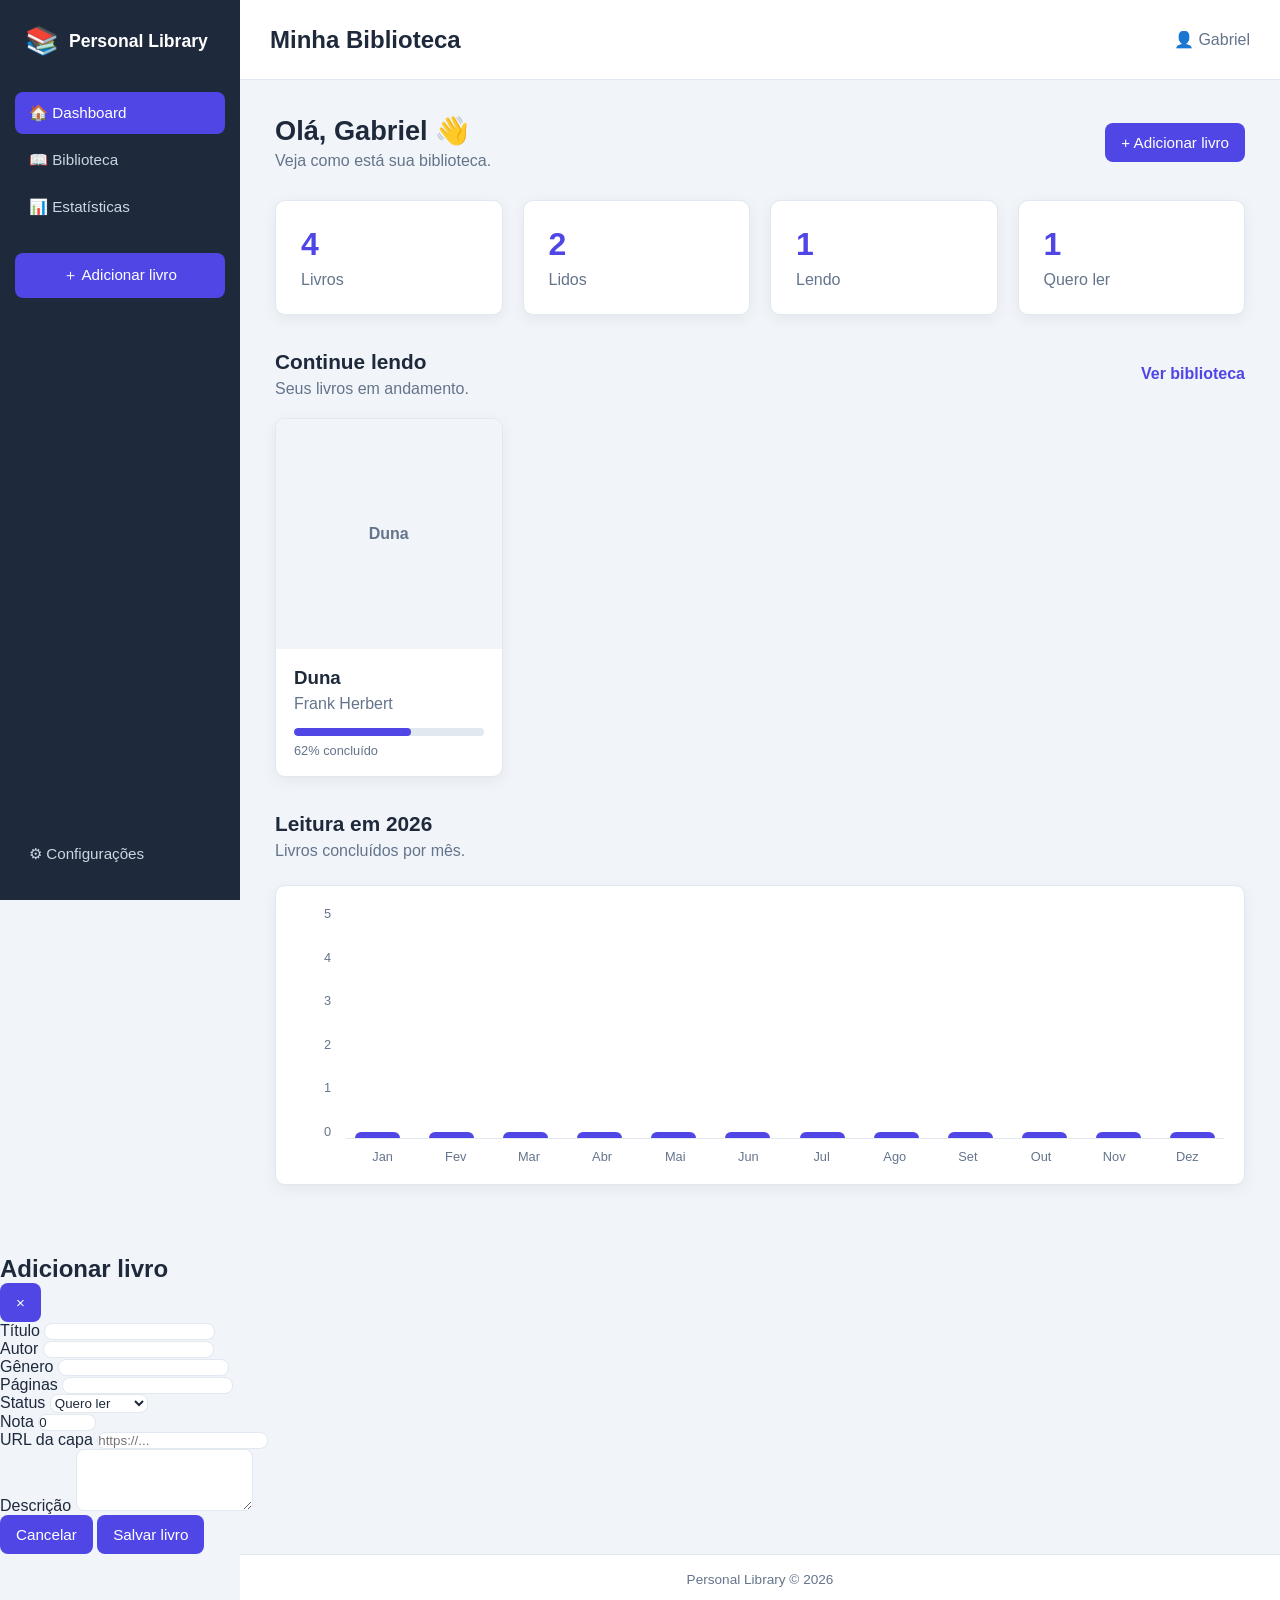
==== commit 5eb03aeb: "Gráfico e visual Implementação do gráfico no dashboard principal e mudanças no visual do gráfico" ====
--- a/index.html
+++ b/index.html
@@ -3,9 +3,9 @@
 <head>
     <meta charset="UTF-8">
     <meta name="viewport" content="width=device-width, initial-scale=1.0">
-    <title>Personal Library - Dashboard</title>
     <link rel="stylesheet" href="css/style.css">
     <link rel="stylesheet" href="css/dashboard.css">
+    <title>Personal Library - Dashboard</title>
 </head>
 <body>
     <header class="header">
@@ -23,32 +23,24 @@
 
         <ul>
             <li>
-                <a class="active" href="index.html">
-                    🏠 Dashboard
-                </a>
+                <a class="active" href="index.html">🏠 Dashboard</a>
             </li>
             <li>
-                <a href="pages/biblioteca.html">
-                    📖 Biblioteca
-                </a>
+                <a href="pages/biblioteca.html">📖 Biblioteca</a>
             </li>
             <li>
-                <a href="pages/estatisticas.html">
-                    📊 Estatísticas
-                </a>
+                <a href="pages/estatisticas.html">📊 Estatísticas</a>
             </li>
         </ul>
 
         <div class="menu-add">
-            <a href="pages/biblioteca.html?adicionar=true">
+            <button id="btnAdicionar" type="button">
                 ＋ Adicionar livro
-            </a>
+            </button>
         </div>
 
         <div class="menu-settings">
-            <a href="#">
-                ⚙ Configurações
-            </a>
+            <a href="#">⚙ Configurações</a>
         </div>
     </nav>
 
@@ -56,44 +48,157 @@
         <section class="dashboard">
             <div class="page-header">
                 <div>
-                    <h2>Olá, Gabriel</h2>
-                    <p>Visão geral da sua biblioteca.</p>
-                </div>
+                    <h2>Olá, Gabriel 👋</h2>
+                    <p>Veja como está sua biblioteca.</p>
+                </div>
+
+                <button id="btnAdicionarLivro" type="button">
+                    + Adicionar livro
+                </button>
             </div>
 
             <div class="dashboard-cards">
-                <div class="dashboard-card card">
+                <div class="dashboard-card">
                     <span id="totalLivros">0</span>
-                    <p>Livros na biblioteca</p>
-                </div>
-
-                <div class="dashboard-card card">
+                    <p>Livros</p>
+                </div>
+
+                <div class="dashboard-card">
                     <span id="totalLidos">0</span>
-                    <p>Livros concluídos</p>
-                </div>
-
-                <div class="dashboard-card card">
+                    <p>Lidos</p>
+                </div>
+
+                <div class="dashboard-card">
                     <span id="totalLendo">0</span>
-                    <p>Livros lendo</p>
+                    <p>Lendo</p>
+                </div>
+
+                <div class="dashboard-card">
+                    <span id="totalQueroLer">0</span>
+                    <p>Quero ler</p>
                 </div>
             </div>
 
-            <section class="dashboard-section">
-                <h2>Continue lendo</h2>
-                <div class="reading-grid" id="continueReading"></div>
+            <section class="continue-section">
+                <div class="section-title">
+                    <div>
+                        <h2>Continue lendo</h2>
+                        <p>Seus livros em andamento.</p>
+                    </div>
+
+                    <a href="pages/biblioteca.html">
+                        Ver biblioteca
+                    </a>
+                </div>
+
+                <div class="continue-grid" id="continueGrid"></div>
             </section>
 
-            <section class="dashboard-section">
-                <h2>Leitura em 2026</h2>
-
-                <div class="chart-card card">
-                    <div class="chart-placeholder">
-                        Gráfico será implementado posteriormente.
+            <section class="dashboard-chart">
+                <div class="section-title">
+                    <div>
+                        <h2>Leitura em 2026</h2>
+                        <p>Livros concluídos por mês.</p>
+                    </div>
+                </div>
+
+                <div class="chart">
+                    <div class="chart-y" id="chartY"></div>
+
+                    <div class="chart-content">
+                        <div class="chart-bars" id="chartBars"></div>
+
+                        <div class="chart-months">
+                            <span>Jan</span>
+                            <span>Fev</span>
+                            <span>Mar</span>
+                            <span>Abr</span>
+                            <span>Mai</span>
+                            <span>Jun</span>
+                            <span>Jul</span>
+                            <span>Ago</span>
+                            <span>Set</span>
+                            <span>Out</span>
+                            <span>Nov</span>
+                            <span>Dez</span>
+                        </div>
                     </div>
                 </div>
             </section>
         </section>
     </main>
+
+    <div class="modal-overlay" id="bookModal">
+        <div class="modal">
+            <div class="modal-header">
+                <h2 id="modalTitle">Adicionar livro</h2>
+
+                <button id="btnFecharModal" type="button">
+                    &times;
+                </button>
+            </div>
+
+            <form id="bookForm">
+                <div class="form-group">
+                    <label for="titulo">Título</label>
+                    <input id="titulo" type="text" required>
+                </div>
+
+                <div class="form-group">
+                    <label for="autor">Autor</label>
+                    <input id="autor" type="text" required>
+                </div>
+
+                <div class="form-row">
+                    <div class="form-group">
+                        <label for="genero">Gênero</label>
+                        <input id="genero" type="text" required>
+                    </div>
+
+                    <div class="form-group">
+                        <label for="paginas">Páginas</label>
+                        <input id="paginas" type="number" min="1" required>
+                    </div>
+                </div>
+
+                <div class="form-group">
+                    <label for="status">Status</label>
+
+                    <select id="status">
+                        <option value="quero-ler">Quero ler</option>
+                        <option value="lendo">Lendo</option>
+                        <option value="lido">Lido</option>
+                        <option value="abandonado">Abandonado</option>
+                    </select>
+                </div>
+
+                <div class="form-group">
+                    <label for="nota">Nota</label>
+                    <input id="nota" type="number" min="0" max="10" step="0.1" value="0">
+                </div>
+
+                <div class="form-group">
+                    <label for="capa">URL da capa</label>
+                    <input id="capa" type="url" placeholder="https://...">
+                </div>
+
+                <div class="form-group">
+                    <label for="descricao">Descrição</label>
+                    <textarea id="descricao" rows="4"></textarea>
+                </div>
+
+                <div class="modal-actions">
+                    <button id="btnCancelar" type="button">
+                        Cancelar
+                    </button>
+
+                    <button id="btnSalvarLivro" type="submit">
+                        Salvar livro
+                    </button>
+                </div>
+            </form>
+        </div>
+    </div>
 
     <footer class="footer">
         <p>Personal Library &copy; 2026</p>
--- a/css/dashboard.css
+++ b/css/dashboard.css
@@ -4,13 +4,17 @@
 
 .dashboard-cards {
     display: grid;
-    grid-template-columns: repeat(3, 1fr);
+    grid-template-columns: repeat(4, 1fr);
     gap: 20px;
-    margin-bottom: 40px;
+    margin-bottom: 35px;
 }
 
 .dashboard-card {
     padding: 25px;
+    background: var(--surface);
+    border: 1px solid var(--border);
+    border-radius: var(--radius);
+    box-shadow: var(--shadow);
 }
 
 .dashboard-card span {
@@ -25,75 +29,89 @@
     color: var(--text-secondary);
 }
 
-.dashboard-section {
-    margin-bottom: 40px;
-}
-
-.dashboard-section h2 {
+.continue-section {
+    margin-bottom: 35px;
+}
+
+.section-title {
+    display: flex;
+    align-items: center;
+    justify-content: space-between;
     margin-bottom: 20px;
+}
+
+.section-title h2 {
+    margin-bottom: 6px;
     font-size: 1.3rem;
 }
 
-.reading-grid {
+.section-title p {
+    color: var(--text-secondary);
+}
+
+.section-title a {
+    color: var(--primary);
+    text-decoration: none;
+    font-weight: 600;
+}
+
+.section-title a:hover {
+    text-decoration: underline;
+}
+
+.continue-grid {
     display: grid;
     grid-template-columns: repeat(4, 1fr);
     gap: 20px;
 }
 
-.reading-card {
+.continue-card {
     overflow: hidden;
     background: var(--surface);
     border: 1px solid var(--border);
     border-radius: var(--radius);
     box-shadow: var(--shadow);
-    transition: transform 0.2s, box-shadow 0.2s;
-}
-
-.reading-card:hover {
-    transform: translateY(-3px);
-    box-shadow: 0 8px 20px rgba(0, 0, 0, 0.08);
-}
-
-.reading-card a {
+}
+
+.continue-card a {
     color: inherit;
     text-decoration: none;
 }
 
-.reading-card .book-cover {
+.continue-cover {
     width: 100%;
     height: 230px;
     display: flex;
     align-items: center;
     justify-content: center;
-    padding: 15px;
-    background: #e2e8f0;
+    padding: 20px;
+    background: var(--background);
     color: var(--text-secondary);
     text-align: center;
-    overflow: hidden;
-}
-
-.reading-card .book-cover img {
+    font-weight: 600;
+}
+
+.continue-cover img {
     width: 100%;
     height: 100%;
     object-fit: cover;
 }
 
-.reading-card-content {
-    padding: 15px;
-}
-
-.reading-card h3 {
-    margin-bottom: 5px;
-    font-size: 1rem;
-}
-
-.reading-card p {
-    margin-bottom: 12px;
-    color: var(--text-secondary);
-    font-size: 0.9rem;
-}
-
-.progress-bar {
+.continue-info {
+    padding: 18px;
+}
+
+.continue-info h3 {
+    margin-bottom: 6px;
+    color: var(--text);
+}
+
+.continue-info p {
+    margin-bottom: 15px;
+    color: var(--text-secondary);
+}
+
+.progress {
     width: 100%;
     height: 8px;
     overflow: hidden;
@@ -101,47 +119,110 @@
     background: #e2e8f0;
 }
 
-.progress-fill {
+.progress-bar {
     height: 100%;
     border-radius: inherit;
     background: var(--primary);
-}
-
-.progress-info {
-    display: flex;
+    transition: width 0.4s ease;
+}
+
+.progress-text {
+    display: block;
+    margin-top: 7px;
+    color: var(--text-secondary);
+    font-size: 0.8rem;
+}
+
+.empty-dashboard {
+    padding: 30px;
+    background: var(--surface);
+    border: 1px solid var(--border);
+    border-radius: var(--radius);
+    box-shadow: var(--shadow);
+    color: var(--text-secondary);
+    text-align: center;
+}
+
+.dashboard-chart {
+    margin-bottom: 35px;
+}
+
+.dashboard-chart .chart {
+    display: flex;
+    height: 300px;
+    margin-top: 25px;
+    padding: 20px;
+    background: var(--surface);
+    border: 1px solid var(--border);
+    border-radius: var(--radius);
+    box-shadow: var(--shadow);
+}
+
+.chart-y {
+    width: 35px;
+    display: flex;
+    flex-direction: column;
     justify-content: space-between;
-    margin-top: 7px;
-    color: var(--text-secondary);
-    font-size: 0.8rem;
-}
-
-.chart-card {
-    padding: 25px;
-}
-
-.chart-placeholder {
-    min-height: 250px;
-    display: flex;
-    align-items: center;
+    align-items: flex-end;
+    padding-bottom: 25px;
+    color: var(--text-secondary);
+    font-size: 0.8rem;
+}
+
+.chart-content {
+    flex: 1;
+    display: flex;
+    flex-direction: column;
+    margin-left: 15px;
+}
+
+.chart-bars {
+    flex: 1;
+    display: flex;
+    align-items: flex-end;
+    justify-content: space-around;
+    gap: 12px;
+    border-bottom: 1px solid var(--border);
+}
+
+.bar-wrapper {
+    height: 100%;
+    flex: 1;
+    display: flex;
+    align-items: flex-end;
     justify-content: center;
-    border: 1px dashed var(--border);
-    border-radius: var(--radius);
-    background: #f8fafc;
-    color: var(--text-secondary);
-}
-
-@media (max-width: 1100px) {
-    .reading-grid {
-        grid-template-columns: repeat(3, 1fr);
-    }
-}
-
-@media (max-width: 900px) {
+}
+
+.chart-bar {
+    width: 100%;
+    max-width: 45px;
+    min-height: 0;
+    display: flex;
+    align-items: flex-start;
+    justify-content: center;
+    padding-top: 6px;
+    border-radius: 6px 6px 0 0;
+    background: var(--primary);
+    color: #fff;
+    font-size: 0.8rem;
+    transition: height 0.3s ease;
+}
+
+.chart-months {
+    display: grid;
+    grid-template-columns: repeat(12, 1fr);
+    margin-top: 10px;
+    text-align: center;
+    color: var(--text-secondary);
+    font-size: 0.8rem;
+}
+
+@media (max-width: 1000px) {
     .dashboard-cards {
         grid-template-columns: repeat(2, 1fr);
     }
 
-    .reading-grid {
+    .continue-grid {
         grid-template-columns: repeat(2, 1fr);
     }
 }
@@ -155,7 +236,27 @@
         grid-template-columns: 1fr;
     }
 
-    .reading-grid {
+    .continue-grid {
         grid-template-columns: 1fr;
     }
+
+    .section-title {
+        align-items: flex-start;
+        flex-direction: column;
+        gap: 10px;
+    }
+
+    .dashboard-chart .chart {
+        height: 250px;
+        padding: 15px;
+    }
+
+    .chart-bars {
+        gap: 5px;
+    }
+
+    .chart-months {
+        gap: 5px;
+        font-size: 0.65rem;
+    }
 }
